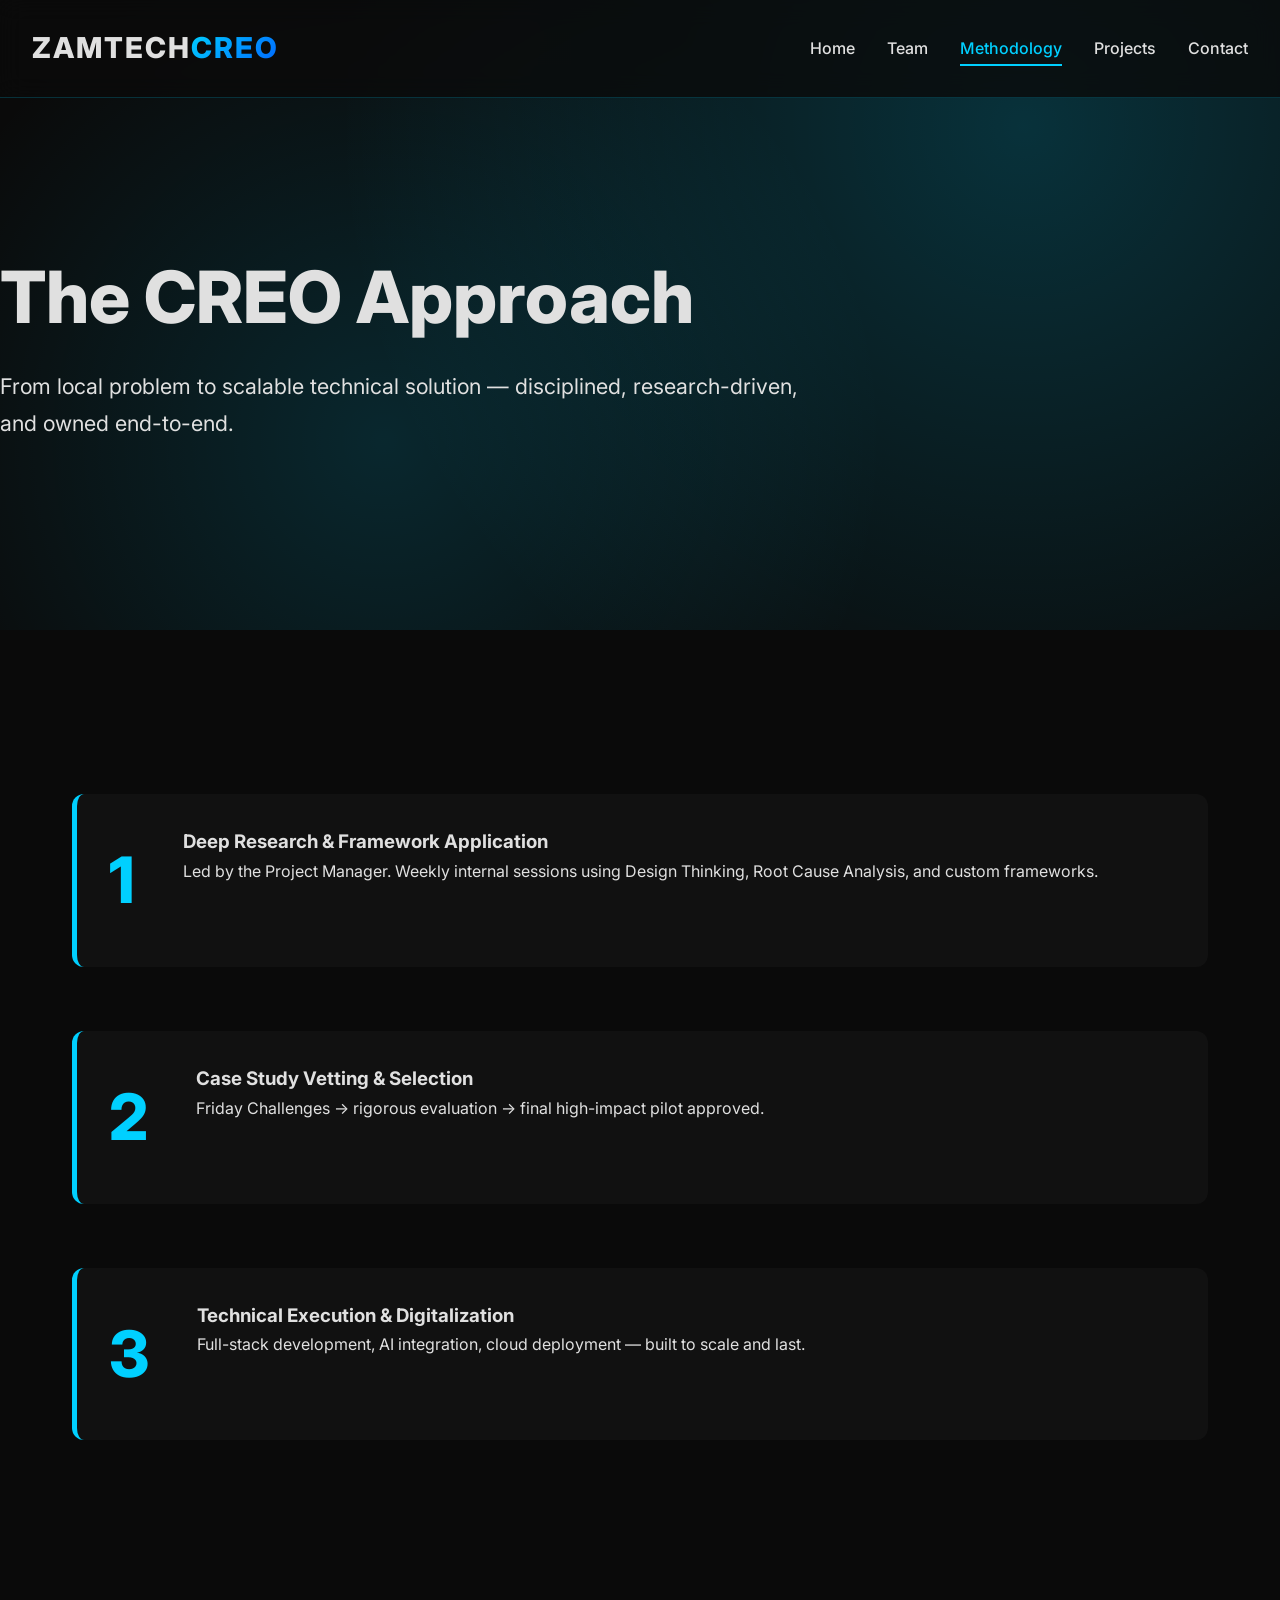
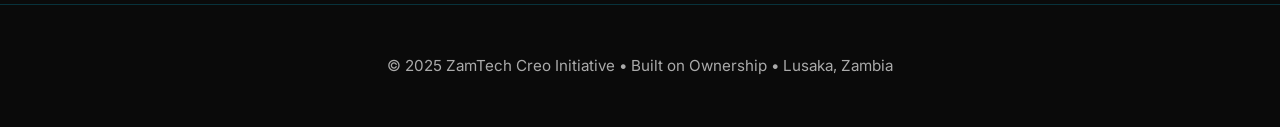
==== methodology.html @ 389e4eb2 "Initial commit - ZamTech website" ====
<!DOCTYPE html><html lang="en"><head>
<meta charset="UTF-8"><meta name="viewport" content="width=device-width, initial-scale=1.0">
<title>ZamTech Creo | Methodology</title>
<link rel="stylesheet" href="styles.css">
<link href="https://fonts.googleapis.com/css2?family=Inter:wght@300;400;500;600;700;800&display=swap" rel="stylesheet">
</head><body>

<header class="header">
  <div class="logo">ZAMTECH<span class="highlight">CREO</span></div>
  <nav class="nav"><a href="index.html">Home</a><a href="team.html">Team</a><a href="methodology.html" class="active">Methodology</a><a href="projects.html">Projects</a><a href="contact.html">Contact</a></nav>
  <div class="mobile-menu">☰</div>
</header>

<section class="hero small">
  <div class="hero-content">
    <h1>The CREO Approach</h1>
    <p class="large-text">From local problem to scalable technical solution — disciplined, research-driven, and owned end-to-end.</p>
  </div>
  <div class="hero-glow"></div>
</section>

<section class="section">
  <div class="container">
    <div class="process-step" style="display:flex;gap:3rem;align-items:flex-start;margin:4rem 0;padding:2rem;background:var(--surface);border-radius:12px;border-left:5px solid var(--accent);">
      <span style="font-size:4rem;font-weight:800;color:var(--accent);flex-shrink:0;">1</span>
      <div><h3>Deep Research & Framework Application</h3><p>Led by the Project Manager. Weekly internal sessions using Design Thinking, Root Cause Analysis, and custom frameworks.</p></div>
    </div>
    <div class="process-step" style="display:flex;gap:3rem;align-items:flex-start;margin:4rem 0;padding:2rem;background:var(--surface);border-radius:12px;border-left:5px solid var(--accent);">
      <span style="font-size:4rem;font-weight:800;color:var(--accent);flex-shrink:0;">2</span>
      <div><h3>Case Study Vetting & Selection</h3><p>Friday Challenges → rigorous evaluation → final high-impact pilot approved.</p></div>
    </div>
    <div class="process-step" style="display:flex;gap:3rem;align-items:flex-start;margin:4rem 0;padding:2rem;background:var(--surface);border-radius:12px;border-left:5px solid var(--accent);">
      <span style="font-size:4rem;font-weight:800;color:var(--accent);flex-shrink:0;">3</span>
      <div><h3>Technical Execution & Digitalization</h3><p>Full-stack development, AI integration, cloud deployment — built to scale and last.</p></div>
    </div>
  </div>
</section>

<footer class="footer"><p>© 2025 ZamTech Creo Initiative • Built on Ownership • Lusaka, Zambia</p></footer>
<script src="script.js"></script>
</body></html>
---- styles.css ----
/* ==== ZAMTECH CREO 2025 — ULTRA PROFESSIONAL DARK THEME ==== */
@import url('https://fonts.googleapis.com/css2?family=Inter:wght@300;400;500;600;700;800;900&display=swap');

:root {
  --bg: #0a0a0a;
  --surface: #111111;
  --text: #e0e0e0;
  --text-muted: #aaaaaa;
  --accent: #00d0ff;
  --accent-dark: #0099cc;
  --gradient: linear-gradient(135deg, #00d0ff, #0066ff);
}

* { margin:0; padding:0; box-sizing:border-box; }
body {
  font-family: 'Inter', system-ui, sans-serif;
  background: var(--bg);
  color: var(--text);
  line-height: 1.7;
  overflow-x: hidden;
}

/* Layout */
.container { max-width: 1200px; margin: 0 auto; padding: 0 2rem; }
.section { padding: 100px 0; }

/* Header */
.header {
  position: fixed;
  top: 0; left: 0; right: 0;
  z-index: 1000;
  padding: 1.5rem 2rem;
  display: flex;
  justify-content: space-between;
  align-items: center;
  background: rgba(10,10,10,0.8);
  backdrop-filter: blur(12px);
  border-bottom: 1px solid rgba(0,208,255,0.2);
}
.logo { font-size: 1.8rem; font-weight: 800; letter-spacing: 2px; }
.logo .highlight { /*color: var(--accent); */
        background: var(--gradient);
  -webkit-background-clip: text;
  background-clip: text;
  -webkit-text-fill-color: transparent;
   }
.nav a {
  color: var(--text);
  text-decoration: none;
  margin-left: 2rem;
  font-weight: 500;
  position: relative;
  transition: color 0.3s;
}
.nav a:hover, .nav a.active {
  color: var(--accent);
}
.nav a.active::after {
  content: ''; position: absolute; bottom: -8px; left: 0; right: 0;
  height: 2px; background: var(--accent);
}
.mobile-menu { display: none; font-size: 1.8rem; cursor: pointer; }

/* Hero */
.hero {
  min-height: 100vh;
  display: flex;
  align-items: center;
  position: relative;
  padding-top: 100px;
  background: radial-gradient(circle at 30% 70%, rgba(0,208,255,0.15), transparent 50%);
}
.hero.small { min-height: 70vh; }
.hero-content { max-width: 900px; z-index: 2; }
h1 {
  font-size: 4.5rem;
  font-weight: 800;
  line-height: 1.1;
  margin-bottom: 1rem;
}
.gradient-text {
  background: var(--gradient);
  -webkit-background-clip: text;
  background-clip: text;
  -webkit-text-fill-color: transparent;
}
.subtitle { font-size: 1.4rem; color: var(--text-muted); margin-bottom: 2rem; }
.large-text { font-size: 1.35rem; max-width: 800px; margin: 2rem auto; }
.hero-glow {
  position: absolute;
  top: 0; left: 0; right: 0; bottom: 0;
  background: radial-gradient(circle at 80% 20%, rgba(0,208,255,0.2), transparent 60%);
  pointer-events: none;
}

/* Buttons */
.btn-primary, .btn-secondary, .btn-outline {
  display: inline-block;
  padding: 14px 32px;
  border-radius: 8px;
  font-weight: 600;
  text-decoration: none;
  margin-right: 1rem;
  margin-top: 1rem;
  transition: all 0.3s;
}
.btn-primary {
  background: var(--gradient);
  color: black;
}
.btn-primary:hover { transform: translateY(-3px); box-shadow: 0 10px 30px rgba(0,208,255,0.4); }
.btn-secondary {
  border: 2px solid var(--accent);
  color: var(--accent);
}
.btn-secondary:hover { background: var(--accent); color: black; }
.btn-outline { border: 1px solid rgba(0,208,255,0.5); color: var(--text); }
.btn-outline:hover { background: rgba(0,208,255,0.1); }

/* Cards & Grids */
.pillars-grid, .team-grid { display: grid; gap: 2rem; margin: 3rem 0; }
.pillars-grid { grid-template-columns: repeat(auto-fit, minmax(300px, 1fr)); }
.pillar-card, .role-card {
  background: var(--surface);
  padding: 2rem;
  border-radius: 12px;
  border-left: 4px solid var(--accent);
  transition: transform 0.3s, box-shadow 0.3s;
}
.pillar-card:hover, .role-card:hover {
  transform: translateY(-8px);
  box-shadow: 0 15px 40px rgba(0,208,255,0.15);
}
.pillar-group { margin-bottom: 4rem; }
.pillar-title {
  font-size: 1.6rem;
  margin-bottom: 1.5rem;
  color: var(--accent);
  font-weight: 700;
}
.role-card h3 { color: var(--accent); margin-bottom: 0.5rem; }
.role-card strong { display: block; font-size: 1.2rem; margin: 0.5rem 0; }
.full-width { grid-column: 1 / -1; }

/* Sections */
.mission { text-align: center; background: var(--surface); }
.accountability {
  text-align: center;
  padding: 3rem;
  background: rgba(0,208,255,0.05);
  border-radius: 12px;
  border: 1px solid rgba(0,208,255,0.2);
  margin-top: 4rem;
}

/* Footer */
.footer {
  text-align: center;
  padding: 3rem;
  border-top: 1px solid rgba(0,208,255,0.2);
  color: var(--text-muted);
  font-size: 0.95rem;
}

/* Responsive */
/*@media (max-width: 868px) {
  .nav { display: none; position: fixed; top: 80px; left: 0; right: 0; background: var(--bg); padding: 2rem; flex-direction: column; }
  .nav a { margin: 1rem 0; font-size: 1.4rem; }
  .mobile-menu { display: block; }
  h1 { font-size: 3.2rem; }
  .hero-buttons { text-align: center; }
  .btn-primary, .btn-secondary { display: block; margin: 1rem auto; }
}*/
/* Testing code*/
@media (max-width: 868px) {
  .mobile-menu {
    display: block !important;         /* force visible on mobile */
    font-size: 2rem;
    cursor: pointer;
    color: var(--accent);
  }

  .nav {
    display: none !important;          /* stronger hide */
    position: fixed;
    top: 80px;                         /* ← measure your header height! */
    left: 0;
    right: 0;
    background: var(--bg);
    padding: 1.5rem 1rem;
    flex-direction: column;
    align-items: center;
    gap: 1rem;
    z-index: 999;
    border-top: 1px solid rgba(0, 208, 255, 0.15);
    box-shadow: 0 8px 25px rgba(0,0,0,0.5);
  }

  .nav.open {
    display: flex !important;          /* strongest show */
  }

  .nav a {
    font-size: 1.4rem;
    padding: 0.8rem 2rem;
    width: 100%;
    max-width: 360px;
    text-align: center;
    border-radius: 8px;
    transition: background 0.25s;
  }

  .nav a:hover {
    background: rgba(0, 208, 255, 0.12);
  }

  /* Smooth animation */
  .nav {
    opacity: 0;
    transform: translateY(-10px);
    transition: opacity 0.3s ease, transform 0.35s ease;
  }

  .nav.open {
    opacity: 1;
    transform: translateY(0);
  }
}

.team-photo {
  width: 100%;
  height: 260px;
  object-fit: cover;
  border-radius: 12px;
  border: 3px solid var(--accent);
  margin-bottom: 1rem;
  object-position: center;
}
.robert{
   width: 70%;
   height: 400px;
   object-fit: cover;
   border-radius: 12px;
  border: 3px solid var(--accent);
  margin-bottom: 1rem;


}
.faith{
  width: 70%;
   height: 400px;
   object-fit: cover;
   border-radius: 12px;
  border: 3px solid var(--accent);
  margin-bottom: 1rem;
}
.uwila{

  width: 70%;
   height: 400px;
   object-fit: cover;
   border-radius: 12px;
  border: 3px solid var(--accent);
  margin-bottom: 1rem;
}
.justina{
  object-position: top;
 width: 70%;
   height: 500px;
   object-fit: cover;
   border-radius: 12px;
  border: 3px solid var(--accent);
  margin-bottom: 1rem;
}
.grace{
object-position: center;
 width: 70%;
   height: 500px;
   object-fit: cover;
   border-radius: 12px;
  border: 3px solid var(--accent);
  margin-bottom: 1rem;
}
.estrella{
  object-position: top;
 width: 70%;
   height: 500px;
   object-fit: cover;
   border-radius: 12px;
  border: 3px solid var(--accent);
  margin-bottom: 1rem;
}
.natasha{
  object-position:top;
 width: 70%;
   height: 500px;
   object-fit: cover;
   border-radius: 12px;
  border: 3px solid var(--accent);
  margin-bottom: 1rem;
}
.benaiah{
   object-position:center;
 width: 70%;
   height: 500px;
   object-fit: cover;
   border-radius: 12px;
  border: 3px solid var(--accent);
  margin-bottom: 1rem;
}
.oliver{
 object-position:center;
 width: 70%;
   height: 500px;
   object-fit: cover; 
   border-radius: 12px;
  border: 3px solid var(--accent);
  margin-bottom: 1rem;
}
.sally{
  object-position:center;
 width: 70%;
   height: 500px;
   object-fit: cover; 
   border-radius: 12px;
  border: 3px solid var(--accent);
  margin-bottom: 1rem;
}

.role-card { text-align: center; }
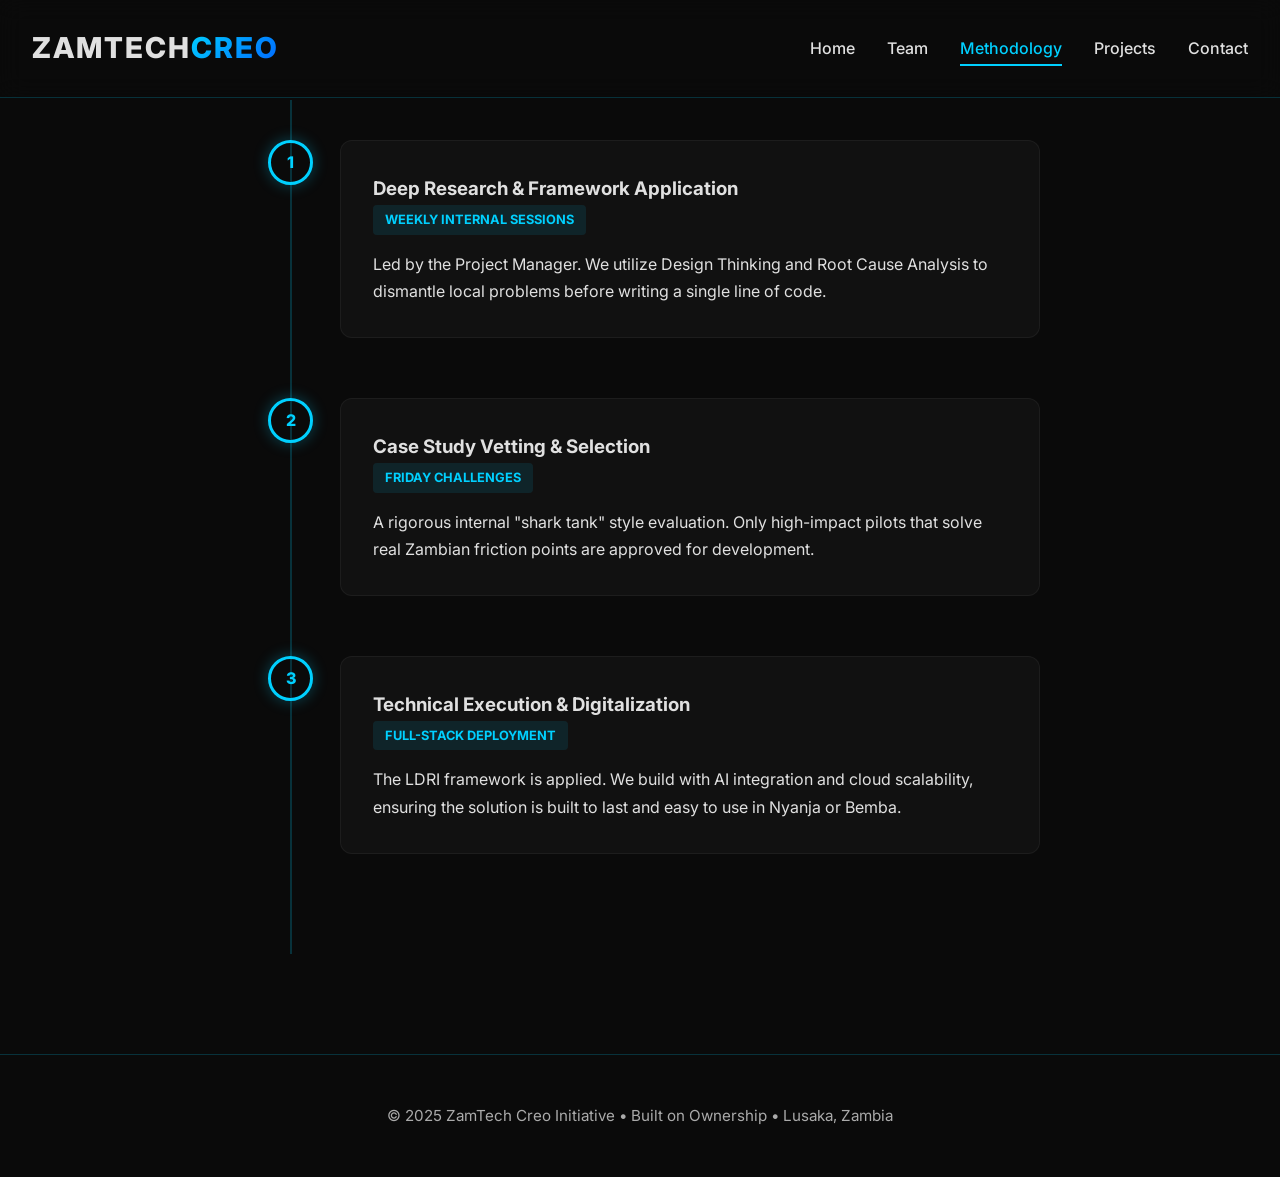
==== commit 150555f4: "feat: implement LDRI framework and interactive methodology timeline" ====
--- a/methodology.html
+++ b/methodology.html
@@ -11,27 +11,37 @@
   <div class="mobile-menu">☰</div>
 </header>
 
-<section class="hero small">
-  <div class="hero-content">
-    <h1>The CREO Approach</h1>
-    <p class="large-text">From local problem to scalable technical solution — disciplined, research-driven, and owned end-to-end.</p>
-  </div>
-  <div class="hero-glow"></div>
-</section>
-
 <section class="section">
   <div class="container">
-    <div class="process-step" style="display:flex;gap:3rem;align-items:flex-start;margin:4rem 0;padding:2rem;background:var(--surface);border-radius:12px;border-left:5px solid var(--accent);">
-      <span style="font-size:4rem;font-weight:800;color:var(--accent);flex-shrink:0;">1</span>
-      <div><h3>Deep Research & Framework Application</h3><p>Led by the Project Manager. Weekly internal sessions using Design Thinking, Root Cause Analysis, and custom frameworks.</p></div>
-    </div>
-    <div class="process-step" style="display:flex;gap:3rem;align-items:flex-start;margin:4rem 0;padding:2rem;background:var(--surface);border-radius:12px;border-left:5px solid var(--accent);">
-      <span style="font-size:4rem;font-weight:800;color:var(--accent);flex-shrink:0;">2</span>
-      <div><h3>Case Study Vetting & Selection</h3><p>Friday Challenges → rigorous evaluation → final high-impact pilot approved.</p></div>
-    </div>
-    <div class="process-step" style="display:flex;gap:3rem;align-items:flex-start;margin:4rem 0;padding:2rem;background:var(--surface);border-radius:12px;border-left:5px solid var(--accent);">
-      <span style="font-size:4rem;font-weight:800;color:var(--accent);flex-shrink:0;">3</span>
-      <div><h3>Technical Execution & Digitalization</h3><p>Full-stack development, AI integration, cloud deployment — built to scale and last.</p></div>
+    <div class="timeline">
+      
+      <div class="timeline-item reveal">
+        <div class="timeline-dot">1</div>
+        <div class="timeline-content">
+          <h3>Deep Research & Framework Application</h3>
+          <span class="timeline-tag">Weekly Internal Sessions</span>
+          <p>Led by the Project Manager. We utilize Design Thinking and Root Cause Analysis to dismantle local problems before writing a single line of code.</p>
+        </div>
+      </div>
+
+      <div class="timeline-item reveal">
+        <div class="timeline-dot">2</div>
+        <div class="timeline-content">
+          <h3>Case Study Vetting & Selection</h3>
+          <span class="timeline-tag">Friday Challenges</span>
+          <p>A rigorous internal "shark tank" style evaluation. Only high-impact pilots that solve real Zambian friction points are approved for development.</p>
+        </div>
+      </div>
+
+      <div class="timeline-item reveal">
+        <div class="timeline-dot">3</div>
+        <div class="timeline-content">
+          <h3>Technical Execution & Digitalization</h3>
+          <span class="timeline-tag">Full-Stack Deployment</span>
+          <p>The LDRI framework is applied. We build with AI integration and cloud scalability, ensuring the solution is built to last and easy to use in Nyanja or Bemba.</p>
+        </div>
+      </div>
+
     </div>
   </div>
 </section>
--- a/styles.css
+++ b/styles.css
@@ -327,4 +327,134 @@
   margin-bottom: 1rem;
 }
 
-.role-card { text-align: center; }+.role-card { text-align: center; }
+.reveal {
+  opacity: 0;
+  transform: translateY(30px);
+  transition: all 0.8s ease-out;
+}
+
+.reveal.active {
+  opacity: 1;
+  transform: translateY(0);
+}
+/* Projects Specific Styles */
+.badge {
+  background: rgba(0,208,255,0.1);
+  color: var(--accent);
+  padding: 5px 15px;
+  border-radius: 20px;
+  font-size: 0.9rem;
+  font-weight: 700;
+  text-transform: uppercase;
+  letter-spacing: 1px;
+}
+
+.project-intro { text-align: center; margin-bottom: 4rem; }
+
+.icon { font-size: 2.5rem; margin-bottom: 1rem; }
+
+.comparison-grid {
+  display: grid;
+  grid-template-columns: 1fr 1fr;
+  gap: 2rem;
+  margin-top: 2rem;
+}
+
+.comp-box {
+  padding: 2rem;
+  border-radius: 12px;
+  background: var(--surface);
+}
+
+.comp-box.is { border-top: 4px solid #00ff88; } /* Green for 'is' */
+.comp-box.is-not { border-top: 4px solid #ff4444; } /* Red for 'is not' */
+
+.comp-box h4 { margin-bottom: 1rem; color: #fff; }
+
+.comp-box ul {
+  list-style: none;
+  color: var(--text-muted);
+}
+
+.comp-box ul li::before {
+  content: "•";
+  color: var(--accent);
+  margin-right: 10px;
+}
+
+@media (max-width: 768px) {
+  .comparison-grid { grid-template-columns: 1fr; }
+}
+/* --- Vertical Timeline Methodology --- */
+.timeline {
+  position: relative;
+  max-width: 800px;
+  margin: 0 auto;
+  padding: 40px 0;
+}
+
+/* The vertical line */
+.timeline::after {
+  content: '';
+  position: absolute;
+  width: 2px;
+  background: rgba(0, 208, 255, 0.2);
+  top: 0; bottom: 0;
+  left: 50px; /* Aligns with the dots */
+}
+
+.timeline-item {
+  position: relative;
+  margin-bottom: 60px;
+  padding-left: 100px; /* Space for the line and dot */
+}
+
+.timeline-dot {
+  position: absolute;
+  left: 28px;
+  width: 45px;
+  height: 45px;
+  background: var(--bg);
+  border: 3px solid var(--accent);
+  border-radius: 50%;
+  display: flex;
+  align-items: center;
+  justify-content: center;
+  color: var(--accent);
+  font-weight: 800;
+  z-index: 2;
+  box-shadow: 0 0 15px rgba(0, 208, 255, 0.3);
+}
+
+.timeline-content {
+  background: var(--surface);
+  padding: 2rem;
+  border-radius: 12px;
+  border: 1px solid rgba(255, 255, 255, 0.05);
+  transition: transform 0.3s;
+}
+
+.timeline-item:hover .timeline-content {
+  transform: translateX(10px);
+  border-color: var(--accent);
+}
+
+.timeline-tag {
+  display: inline-block;
+  background: rgba(0, 208, 255, 0.1);
+  color: var(--accent);
+  font-size: 0.8rem;
+  font-weight: 700;
+  padding: 4px 12px;
+  border-radius: 4px;
+  margin-bottom: 1rem;
+  text-transform: uppercase;
+}
+
+/* Responsive adjustment */
+@media (max-width: 600px) {
+  .timeline::after { left: 20px; }
+  .timeline-item { padding-left: 60px; }
+  .timeline-dot { left: 0; width: 40px; height: 40px; }
+}
